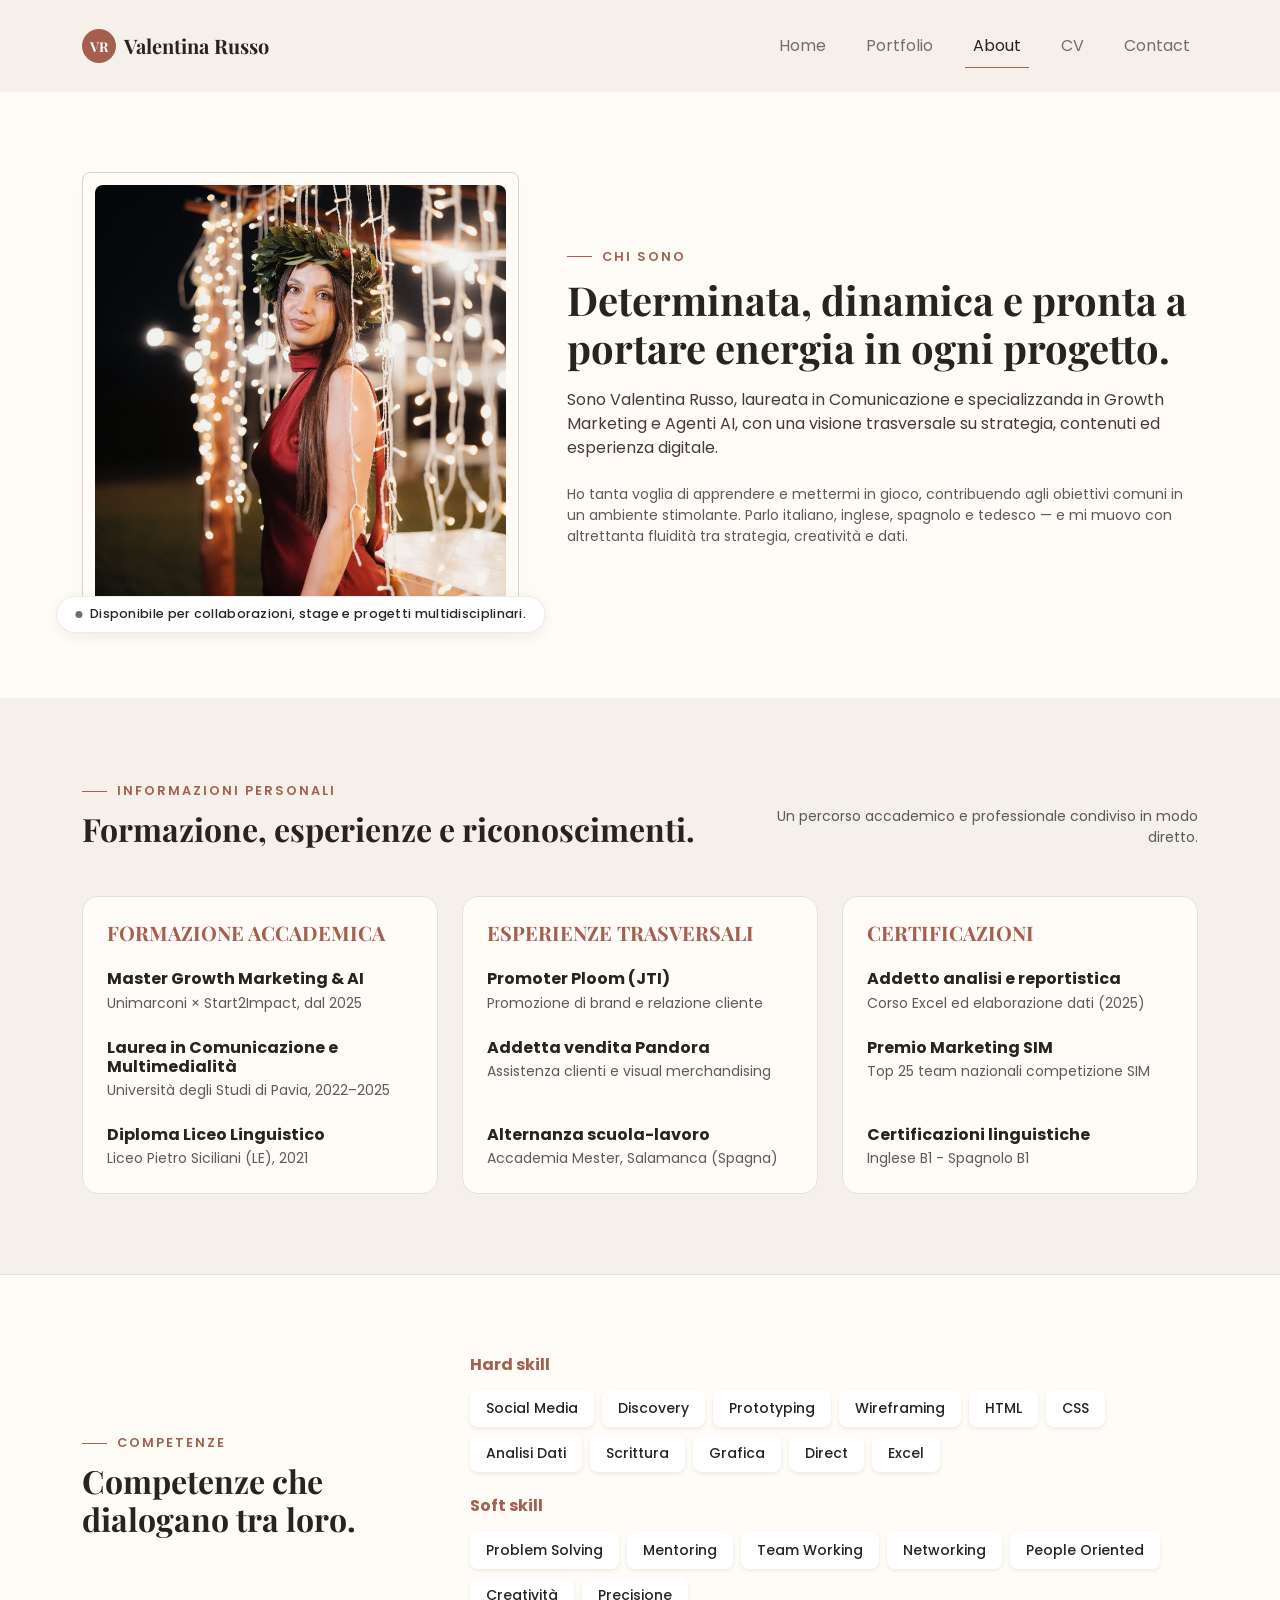
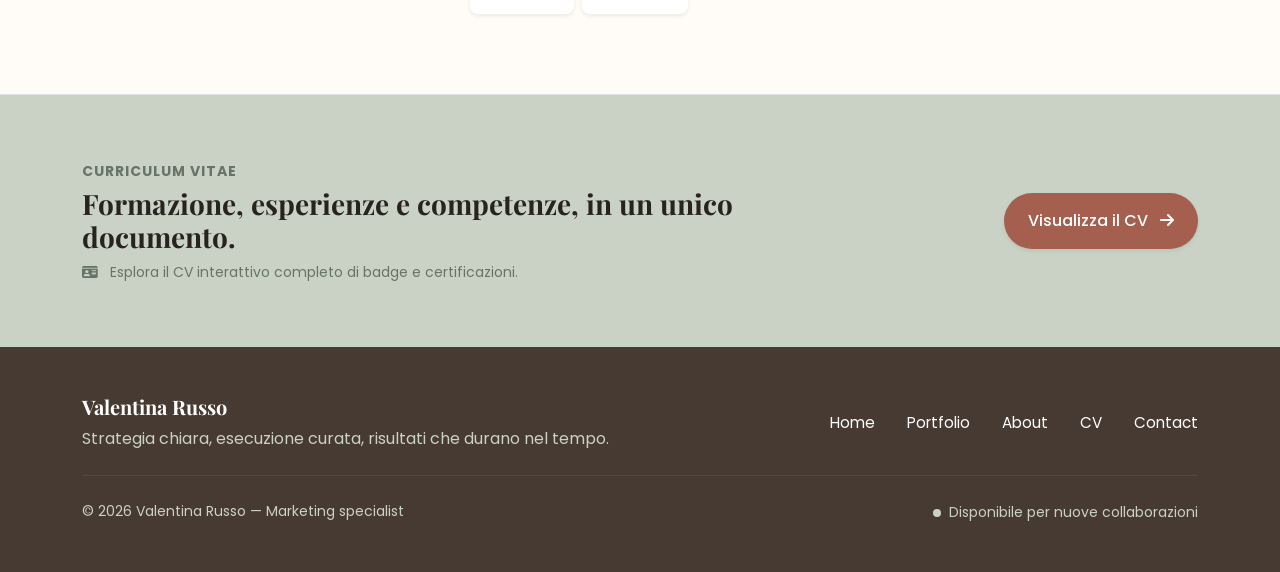
==== about/index.html @ c1bc548d "Caricamento completo del sito con cartelle" ====
<!DOCTYPE html>
<html lang="it">
<head>
    <meta charset="UTF-8">
    <meta name="viewport" content="width=device-width, initial-scale=1.0">
    <title>About — Valentina Russo</title>
    
    <!-- Favicon -->
    <link rel="icon" type="image/png" href="../assets/img/favicon.png">

    <!-- Meta tag Open Graph per anteprime Social -->
    <meta property="og:title" content="About — Valentina Russo">
    <meta property="og:description" content="Scopri il percorso accademico, le esperienze e le competenze di Valentina Russo nel campo del marketing, della comunicazione e del design.">
    <meta property="og:image" content="../assets/img/valentina-russo.jpg">
    <meta property="og:type" content="website">
    <meta property="og:locale" content="it_IT">

    <link href="https://cdn.jsdelivr.net/npm/bootstrap@5.3.3/dist/css/bootstrap.min.css" rel="stylesheet">
    <link href="https://fonts.googleapis.com/css2?family=Playfair+Display:wght@400;600;700&family=Poppins:wght@300;400;500;600&display=swap" rel="stylesheet">
    <link rel="stylesheet" href="https://cdnjs.cloudflare.com/ajax/libs/font-awesome/6.4.2/css/all.min.css">
    <link rel="stylesheet" href="../assets/css/style.css">
</head>
<body class="about-body">

    <nav class="navbar navbar-expand-lg sticky-top py-4 custom-navbar">
        <div class="container">
            <a class="navbar-brand fw-bold font-serif d-flex align-items-center gap-2 text-dark-custom" href="../index.html">
                <span class="brand-badge-circle">VR</span> Valentina Russo
            </a>
            <button class="navbar-toggler border-0" type="button" data-bs-toggle="collapse" data-bs-target="#navbarNav">
                <span class="navbar-toggler-icon"></span>
            </button>
            <div class="collapse navbar-collapse justify-content-end" id="navbarNav">
                <ul class="navbar-nav align-items-center gap-4">
                    <li class="nav-item"><a class="nav-link custom-link" href="../index.html">Home</a></li>
                    <li class="nav-item"><a class="nav-link custom-link" href="../portfolio/index.html">Portfolio</a></li>
                    <li class="nav-item"><a class="nav-link custom-link active" href="index.html">About</a></li>
                    <li class="nav-item"><a class="nav-link custom-link" href="../cv.html">CV</a></li>
                    <li class="nav-item"><a class="nav-link custom-link" href="../contacts.html">Contact</a></li>
                </ul>
            </div>
        </div>
    </nav>

    <header class="section-padding bg-cream">
        <div class="container">
            <div class="row align-items-center g-5">
                <div class="col-lg-5 text-center">
                    <div class="hero-portrait-wrapper w-100">
                        <img src="../assets/img/foto-laurea.jpg" alt="Valentina Russo" class="img-fluid rounded-3 portrait-about-img" style="max-height: 420px; object-fit: cover; width: 100%;">
                        <div class="status-badge-floating">
                            <span class="status-dot"></span>
                            <span>Disponibile per collaborazioni, stage e progetti multidisciplinari.</span>
                        </div>
                    </div>
                </div>
                <div class="col-lg-7">
                    <span class="eyebrow-text">CHI SONO</span>
                    <h1 class="font-serif fw-bold text-dark-custom mt-2 mb-3">Determinata, dinamica e pronta a portare energia in ogni progetto.</h1>
                    <p class="text-brown mb-4">Sono Valentina Russo, laureata in Comunicazione e specializzanda in Growth Marketing e Agenti AI, con una visione trasversale su strategia, contenuti ed esperienza digitale.</p>
                    <p class="text-muted small mb-0">Ho tanta voglia di apprendere e mettermi in gioco, contribuendo agli obiettivi comuni in un ambiente stimolante. Parlo italiano, inglese, spagnolo e tedesco — e mi muovo con altrettanta fluidità tra strategia, creatività e dati.</p>
                </div>
            </div>
        </div>
    </header>

    <section class="section-padding">
        <div class="container">
            <div class="row align-items-end mb-5">
                <div class="col-lg-7">
                    <span class="eyebrow-text">INFORMAZIONI PERSONALI</span>
                    <h2 class="font-serif fw-bold text-dark-custom mt-2 mb-0">Formazione, esperienze e riconoscimenti.</h2>
                </div>
                <div class="col-lg-5 text-lg-end mt-3 mt-lg-0">
                    <p class="text-muted small mb-0">Un percorso accademico e professionale condiviso in modo diretto.</p>
                </div>
            </div>

            <div class="row g-4 d-flex align-items-stretch">
                <div class="col-lg-4 d-flex">
                    <div class="info-card p-4 bg-cream rounded-4 border w-100 d-flex flex-column justify-content-between">
                        <div>
                            <h4 class="font-serif text-accent h5 mb-4 fw-bold">FORMAZIONE ACCADEMICA</h4>
                            <div class="mb-4">
                                <h6 class="fw-bold text-dark-custom mb-1">Master Growth Marketing & AI</h6>
                                <p class="text-muted small mb-0">Unimarconi × Start2Impact, dal 2025</p>
                            </div>
                            <div class="mb-4">
                                <h6 class="fw-bold text-dark-custom mb-1">Laurea in Comunicazione e Multimedialità</h6>
                                <p class="text-muted small mb-0">Università degli Studi di Pavia, 2022–2025</p>
                            </div>
                        </div>
                        <div>
                            <h6 class="fw-bold text-dark-custom mb-1">Diploma Liceo Linguistico</h6>
                            <p class="text-muted small mb-0">Liceo Pietro Siciliani (LE), 2021</p>
                        </div>
                    </div>
                </div>

                <div class="col-lg-4 d-flex">
                    <div class="info-card p-4 bg-cream rounded-4 border w-100 d-flex flex-column justify-content-between">
                        <div>
                            <h4 class="font-serif text-accent h5 mb-4 fw-bold">ESPERIENZE TRASVERSALI</h4>
                            <div class="mb-4">
                                <h6 class="fw-bold text-dark-custom mb-1">Promoter Ploom (JTI)</h6>
                                <p class="text-muted small mb-0">Promozione di brand e relazione cliente</p>
                            </div>
                            <div class="mb-4">
                                <h6 class="fw-bold text-dark-custom mb-1">Addetta vendita Pandora</h6>
                                <p class="text-muted small mb-0">Assistenza clienti e visual merchandising</p>
                            </div>
                        </div>
                        <div>
                            <h6 class="fw-bold text-dark-custom mb-1">Alternanza scuola-lavoro</h6>
                            <p class="text-muted small mb-0">Accademia Mester, Salamanca (Spagna)</p>
                        </div>
                    </div>
                </div>

                <div class="col-lg-4 d-flex">
                    <div class="info-card p-4 bg-cream rounded-4 border w-100 d-flex flex-column justify-content-between">
                        <div>
                            <h4 class="font-serif text-accent h5 mb-4 fw-bold">CERTIFICAZIONI</h4>
                            <div class="mb-4">
                                <h6 class="fw-bold text-dark-custom mb-1">Addetto analisi e reportistica</h6>
                                <p class="text-muted small mb-0">Corso Excel ed elaborazione dati (2025)</p>
                            </div>
                            <div class="mb-4">
                                <h6 class="fw-bold text-dark-custom mb-1">Premio Marketing SIM</h6>
                                <p class="text-muted small mb-0">Top 25 team nazionali competizione SIM</p>
                            </div>
                        </div>
                        <div>
                            <h6 class="fw-bold text-dark-custom mb-1">Certificazioni linguistiche</h6>
                            <p class="text-muted small mb-0">Inglese B1 - Spagnolo B1</p>
                        </div>
                    </div>
                </div>
            </div>
        </div>
    </section>

    <section class="section-padding bg-cream border-top border-bottom">
        <div class="container">
            <div class="row g-5 align-items-center">
                <div class="col-lg-4">
                    <span class="eyebrow-text">COMPETENZE</span>
                    <h2 class="font-serif fw-bold text-dark-custom mt-2 mb-0">Competenze che dialogano tra loro.</h2>
                </div>
                <div class="col-lg-8">
                    <div class="mb-4">
                        <h5 class="text-accent h6 fw-bold mb-3">Hard skill</h5>
                        <div class="d-flex flex-wrap gap-2">
                            <span class="px-3 py-2 bg-white rounded-3 shadow-sm small fw-medium">Social Media</span>
                            <span class="px-3 py-2 bg-white rounded-3 shadow-sm small fw-medium">Discovery</span>
                            <span class="px-3 py-2 bg-white rounded-3 shadow-sm small fw-medium">Prototyping</span>
                            <span class="px-3 py-2 bg-white rounded-3 shadow-sm small fw-medium">Wireframing</span>
                            <span class="px-3 py-2 bg-white rounded-3 shadow-sm small fw-medium">HTML</span>
                            <span class="px-3 py-2 bg-white rounded-3 shadow-sm small fw-medium">CSS</span>
                            <span class="px-3 py-2 bg-white rounded-3 shadow-sm small fw-medium">Analisi Dati</span>
                            <span class="px-3 py-2 bg-white rounded-3 shadow-sm small fw-medium">Scrittura</span>
                            <span class="px-3 py-2 bg-white rounded-3 shadow-sm small fw-medium">Grafica</span>
                            <span class="px-3 py-2 bg-white rounded-3 shadow-sm small fw-medium">Direct</span>
                            <span class="px-3 py-2 bg-white rounded-3 shadow-sm small fw-medium">Excel</span>
                        </div>
                    </div>
                    <div>
                        <h5 class="text-accent h6 fw-bold mb-3">Soft skill</h5>
                        <div class="d-flex flex-wrap gap-2">
                            <span class="px-3 py-2 bg-white rounded-3 shadow-sm small fw-medium">Problem Solving</span>
                            <span class="px-3 py-2 bg-white rounded-3 shadow-sm small fw-medium">Mentoring</span>
                            <span class="px-3 py-2 bg-white rounded-3 shadow-sm small fw-medium">Team Working</span>
                            <span class="px-3 py-2 bg-white rounded-3 shadow-sm small fw-medium">Networking</span>
                            <span class="px-3 py-2 bg-white rounded-3 shadow-sm small fw-medium">People Oriented</span>
                            <span class="px-3 py-2 bg-white rounded-3 shadow-sm small fw-medium">Creatività</span>
                            <span class="px-3 py-2 bg-white rounded-3 shadow-sm small fw-medium">Precisione</span>
                        </div>
                    </div>
                </div>
            </div>
        </div>
    </section>

    <section class="py-5" style="background-color: #cad1c5; color: #28231f;">
        <div class="container py-3">
            <div class="row align-items-center justify-content-between g-4">
                <div class="col-lg-8">
                    <span class="text-uppercase small fw-bold" style="color: #667567; letter-spacing: 1px;">Curriculum vitae</span>
                    <h3 class="font-serif fw-bold mt-1 mb-2">Formazione, esperienze e competenze, in un unico documento.</h3>
                    <p class="small mb-0" style="color: #667567;"><i class="fas fa-id-card me-2"></i> Esplora il CV interattivo completo di badge e certificazioni.</p>
                </div>
                <div class="col-lg-auto">
                    <a href="../cv.html" class="btn btn-terracotta px-4 py-3 rounded-pill shadow-sm">
                        Visualizza il CV <i class="fas fa-arrow-right ms-2"></i>
                    </a>
                </div>
            </div>
        </div>
    </section>

    <footer class="site-footer bg-dark-brown text-white py-5">
        <div class="container">
            <div class="row gy-4 align-items-center">
                <div class="col-lg-6">
                    <h5 class="font-serif fw-bold mb-2">Valentina Russo</h5>
                    <p class="text-light-muted mb-0">Strategia chiara, esecuzione curata, risultati che durano nel tempo.</p>
                </div>
                <div class="col-lg-6 text-lg-end">
                    <ul class="list-inline mb-0 footer-nav">
                        <li class="list-inline-item"><a href="../index.html">Home</a></li>
                        <li class="list-inline-item"><a href="../portfolio/index.html">Portfolio</a></li>
                        <li class="list-inline-item"><a href="index.html">About</a></li>
                        <li class="list-inline-item"><a href="../cv.html">CV</a></li>
                        <li class="list-inline-item"><a href="../contacts.html">Contact</a></li>
                    </ul>
                </div>
            </div>
            <hr class="my-4 border-secondary">
            <div class="row align-items-center">
                <div class="col-md-6 text-center text-md-start">
                    <p class="small mb-0 text-light-muted">© 2026 Valentina Russo — Marketing specialist</p>
                </div>
                <div class="col-md-6 text-center text-md-end mt-2 mt-md-0">
                    <span class="small text-light-muted"><span class="status-dot-green me-1"></span> Disponibile per nuove collaborazioni</span>
                </div>
            </div>
        </div>
    </footer>

    <script src="https://cdn.jsdelivr.net/npm/bootstrap@5.3.3/dist/js/bootstrap.bundle.min.js"></script>
</body>
</html>
---- assets/css/style.css ----
:root {
  --bg-main: #f5f1ea;
  --bg-cream: #fffcf7;
  --text-dark: #28231f;
  --text-brown: #473a32;
  --accent-color: #a45f4f;
  --text-muted: #756d67;
  --dark-brown: #473a32;
  --terracotta-soft: #e8d4cc;
  --border-color: #d8d0c6;
}

body {
  background-color: var(--bg-main);
  font-family: "Poppins", sans-serif;
  color: var(--text-dark);
}

.font-serif {
  font-family: "Playfair Display", serif;
}

.text-dark-custom {
  color: var(--text-dark);
}

.text-brown {
  color: var(--text-brown);
}

.text-accent {
  color: var(--accent-color);
}

.bg-cream {
  background-color: var(--bg-cream) !important;
}

.bg-dark-brown {
  background-color: var(--dark-brown) !important;
}

.bg-terracotta-soft {
  background-color: var(--terracotta-soft) !important;
}

.text-light-muted {
  color: #cad1c5;
}

.section-padding {
  padding: 80px 0;
}

.eyebrow-text {
  font-size: 0.8rem;
  font-weight: 600;
  letter-spacing: 2px;
  color: var(--accent-color);
  text-transform: uppercase;
  display: inline-block;
  position: relative;
  padding-left: 35px;
}

.eyebrow-text::before {
  content: "";
  position: absolute;
  left: 0;
  top: 50%;
  width: 25px;
  height: 1px;
  background-color: var(--accent-color);
}

.custom-navbar {
  background-color: rgba(245, 241, 234, 0.95);
  backdrop-filter: blur(10px);
}

.brand-badge-circle {
  background-color: var(--accent-color);
  color: white;
  width: 34px;
  height: 34px;
  display: inline-flex;
  align-items: center;
  justify-content: center;
  border-radius: 50%;
  font-size: 0.85rem;
}

.custom-link {
  color: var(--text-muted) !important;
  font-weight: 400;
  position: relative;
}

.custom-link.active,
.custom-link:hover {
  color: var(--text-dark) !important;
}

.custom-link::after {
  content: "";
  position: absolute;
  bottom: -2px;
  left: 0;
  width: 0;
  height: 1px;
  background-color: var(--accent-color);
  transition: width 0.3s ease;
}

.custom-link:hover::after,
.custom-link.active::after {
  width: 100%;
}

.hero-portrait-wrapper {
  position: relative;
  display: inline-block;
  padding: 12px;
  background-color: var(--bg-cream);
  border: 1px solid var(--border-color);
  border-radius: 8px;
  box-shadow: 0 10px 30px rgba(0, 0, 0, 0.03);
}

.portrait-crop-box {
  width: 100%;
  max-width: 380px;
  height: 480px;
  overflow: hidden;
  border-radius: 4px;
}

.portrait-img {
  width: 100%;
  height: 100%;
  -o-object-fit: cover;
     object-fit: cover;
  -o-object-position: center 20%;
     object-position: center 20%;
  display: block;
}

.status-badge-floating {
  position: absolute;
  bottom: -16px;
  left: 50%;
  transform: translateX(-50%);
  background-color: #ffffff;
  color: var(--text-dark);
  font-size: 0.78rem;
  font-weight: 500;
  letter-spacing: 0.3px;
  padding: 8px 18px;
  border-radius: 50px;
  border: 1px solid rgba(0, 0, 0, 0.08);
  box-shadow: 0 4px 15px rgba(0, 0, 0, 0.06);
  display: flex;
  align-items: center;
  gap: 8px;
  white-space: nowrap;
  z-index: 2;
}

.status-dot {
  width: 7px;
  height: 7px;
  background-color: #667567;
  border-radius: 50%;
  display: inline-block;
  flex-shrink: 0;
}

.status-dot-green {
  width: 8px;
  height: 8px;
  background-color: #cad1c5;
  border-radius: 50%;
  display: inline-block;
}

.btn-terracotta {
  background-color: var(--accent-color);
  color: white;
  border: none;
  font-weight: 500;
}

.btn-terracotta:hover {
  background-color: #8d4f41;
  color: white;
}

.btn-brown {
  background-color: var(--text-brown);
  color: white;
  border: none;
}

.btn-brown:hover {
  background-color: var(--text-dark);
  color: white;
}

.btn-outline-brown {
  background-color: transparent;
  border: 1px solid var(--text-brown);
  color: var(--text-brown);
  font-weight: 500;
}

.btn-outline-brown:hover {
  background-color: var(--text-brown);
  color: white;
}

.project-card {
  background: white;
  padding: 20px;
  border-radius: 12px;
  border: 1px solid rgba(0, 0, 0, 0.04);
  box-shadow: 0 4px 15px rgba(0, 0, 0, 0.02);
  transition: transform 0.3s ease, box-shadow 0.3s ease;
}

.project-card:hover {
  transform: translateY(-5px);
  box-shadow: 0 8px 25px rgba(0, 0, 0, 0.06);
}

.project-card a {
  color: inherit;
  text-decoration: none;
}

.project-card:hover h3 {
  color: var(--accent-color);
  transition: color 0.2s ease;
}

.project-img-box {
  overflow: hidden;
  border-radius: 8px;
  background-color: var(--bg-main);
}

.project-img-box img {
  width: 100%;
  height: 220px;
  -o-object-fit: cover;
     object-fit: cover;
  transition: transform 0.4s ease;
}

.project-card:hover .project-img-box img {
  transform: scale(1.03);
}

.project-tag {
  font-size: 0.75rem;
  color: var(--accent-color);
  font-weight: 600;
  text-transform: uppercase;
}

.about-img-fit {
  max-height: 380px;
  -o-object-fit: cover;
     object-fit: cover;
}

.site-footer .footer-nav {
  list-style: none;
  padding-left: 0;
}

.site-footer .footer-nav .list-inline-item {
  display: inline-block;
}

.site-footer .footer-nav a {
  color: white;
  text-decoration: none;
  margin-left: 20px;
  font-size: 0.95rem;
}

.site-footer .footer-nav a:hover {
  color: var(--terracotta-soft);
}

.info-card {
  min-height: 100%;
}

.info-card-block {
  display: flex;
  flex-direction: column;
  justify-content: flex-start;
}/*# sourceMappingURL=style.css.map */
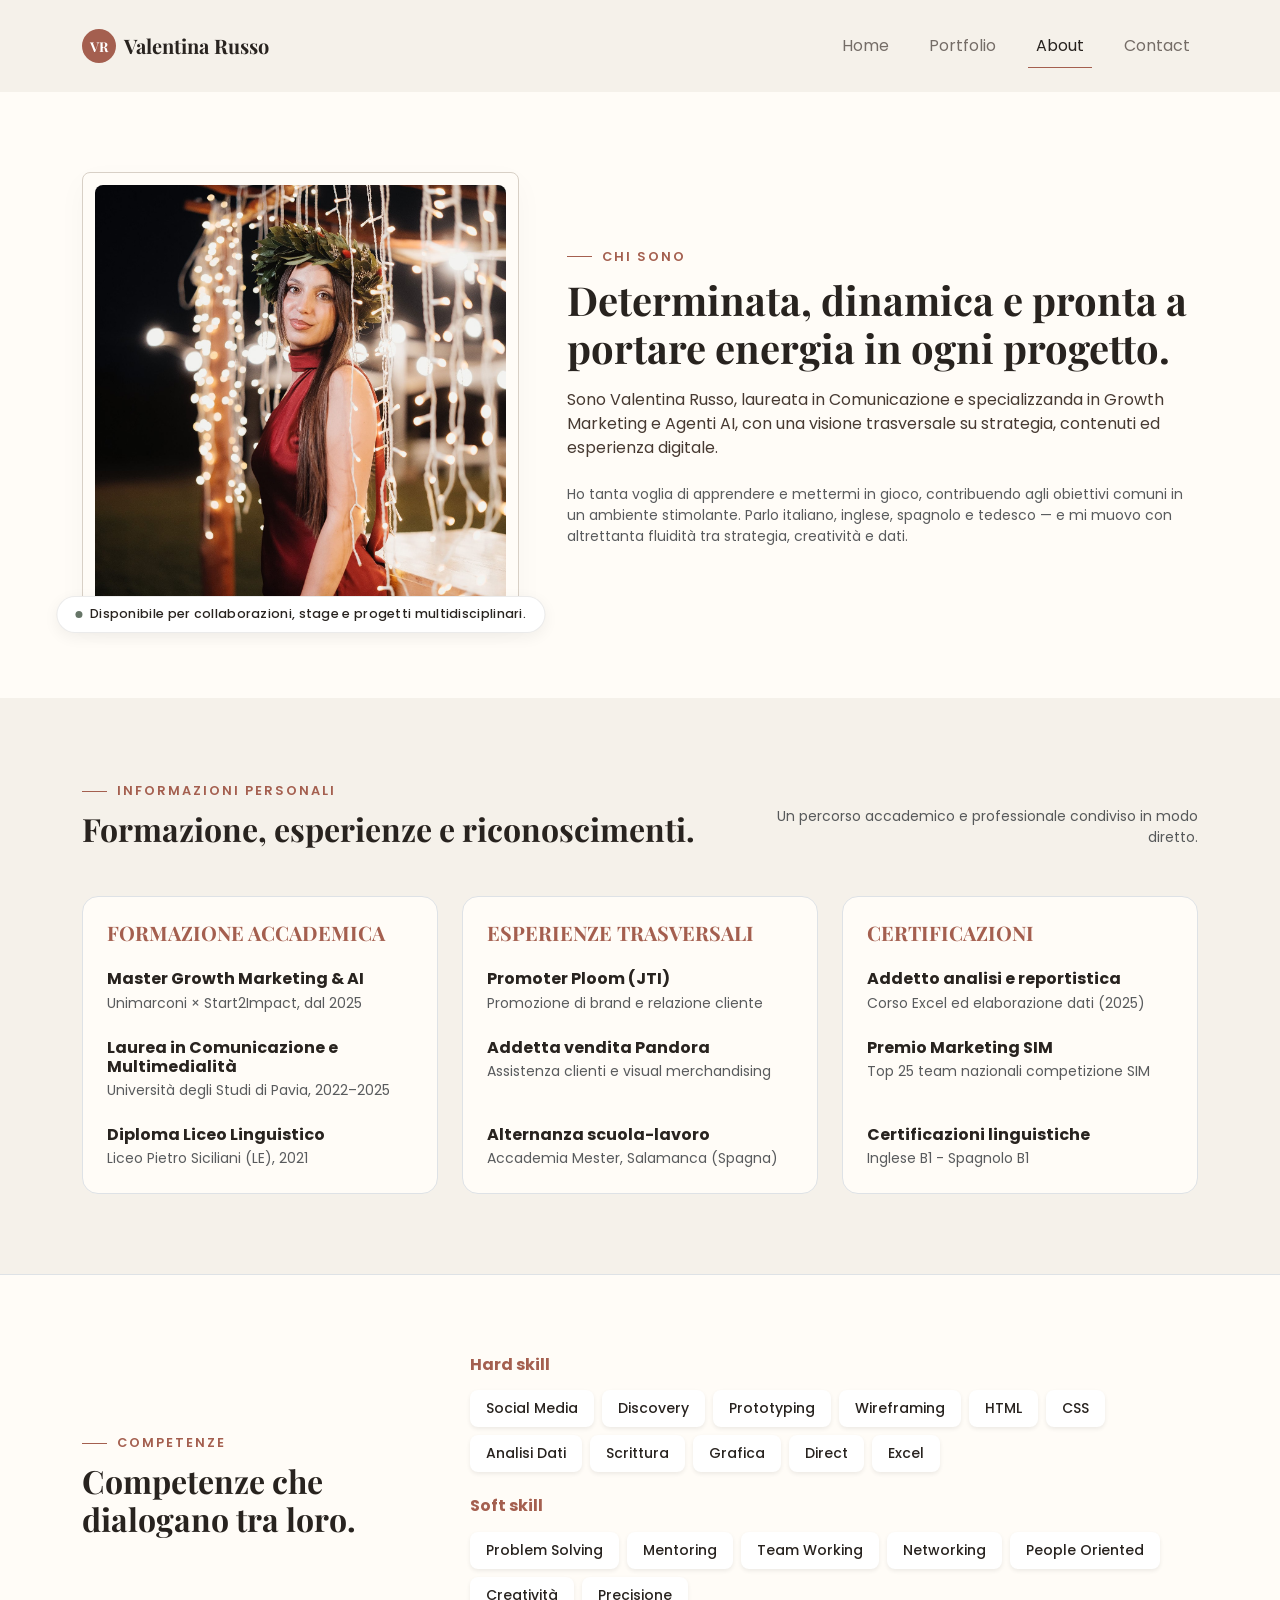
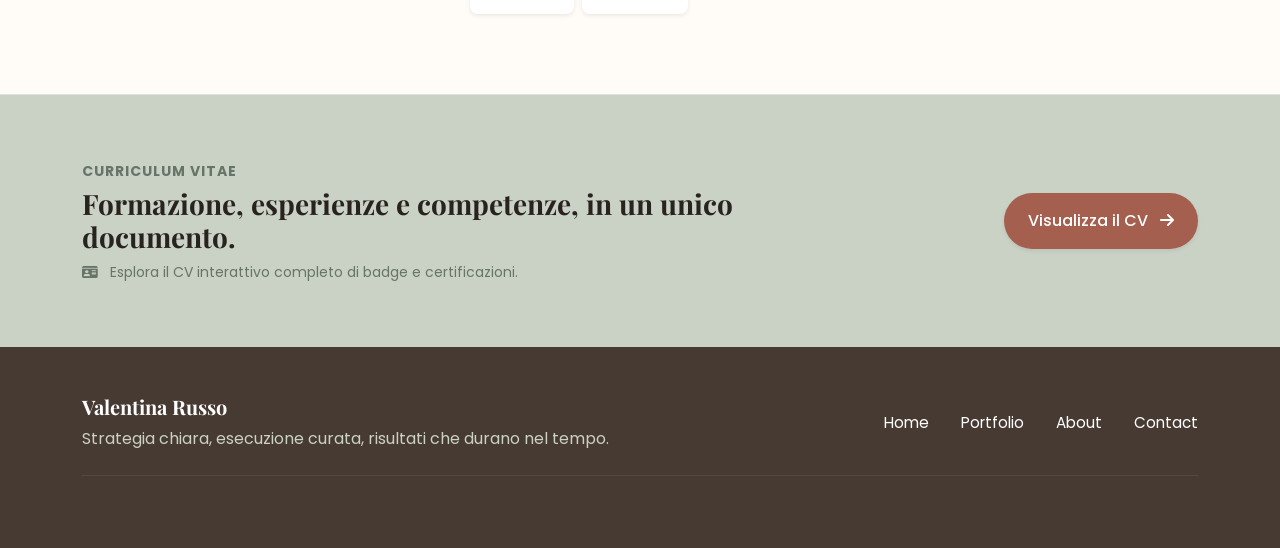
==== commit c0576a69: "Aggiornato CV e rimosso link dalla navbar" ====
--- a/about/index.html
+++ b/about/index.html
@@ -35,7 +35,6 @@
                     <li class="nav-item"><a class="nav-link custom-link" href="../index.html">Home</a></li>
                     <li class="nav-item"><a class="nav-link custom-link" href="../portfolio/index.html">Portfolio</a></li>
                     <li class="nav-item"><a class="nav-link custom-link active" href="index.html">About</a></li>
-                    <li class="nav-item"><a class="nav-link custom-link" href="../cv.html">CV</a></li>
                     <li class="nav-item"><a class="nav-link custom-link" href="../contacts.html">Contact</a></li>
                 </ul>
             </div>
@@ -210,23 +209,8 @@
                         <li class="list-inline-item"><a href="../index.html">Home</a></li>
                         <li class="list-inline-item"><a href="../portfolio/index.html">Portfolio</a></li>
                         <li class="list-inline-item"><a href="index.html">About</a></li>
-                        <li class="list-inline-item"><a href="../cv.html">CV</a></li>
                         <li class="list-inline-item"><a href="../contacts.html">Contact</a></li>
                     </ul>
                 </div>
             </div>
-            <hr class="my-4 border-secondary">
-            <div class="row align-items-center">
-                <div class="col-md-6 text-center text-md-start">
-                    <p class="small mb-0 text-light-muted">© 2026 Valentina Russo — Marketing specialist</p>
-                </div>
-                <div class="col-md-6 text-center text-md-end mt-2 mt-md-0">
-                    <span class="small text-light-muted"><span class="status-dot-green me-1"></span> Disponibile per nuove collaborazioni</span>
-                </div>
-            </div>
-        </div>
-    </footer>
-
-    <script src="https://cdn.jsdelivr.net/npm/bootstrap@5.3.3/dist/js/bootstrap.bundle.min.js"></script>
-</body>
-</html>+            <hr class="my-4 border-secondary">
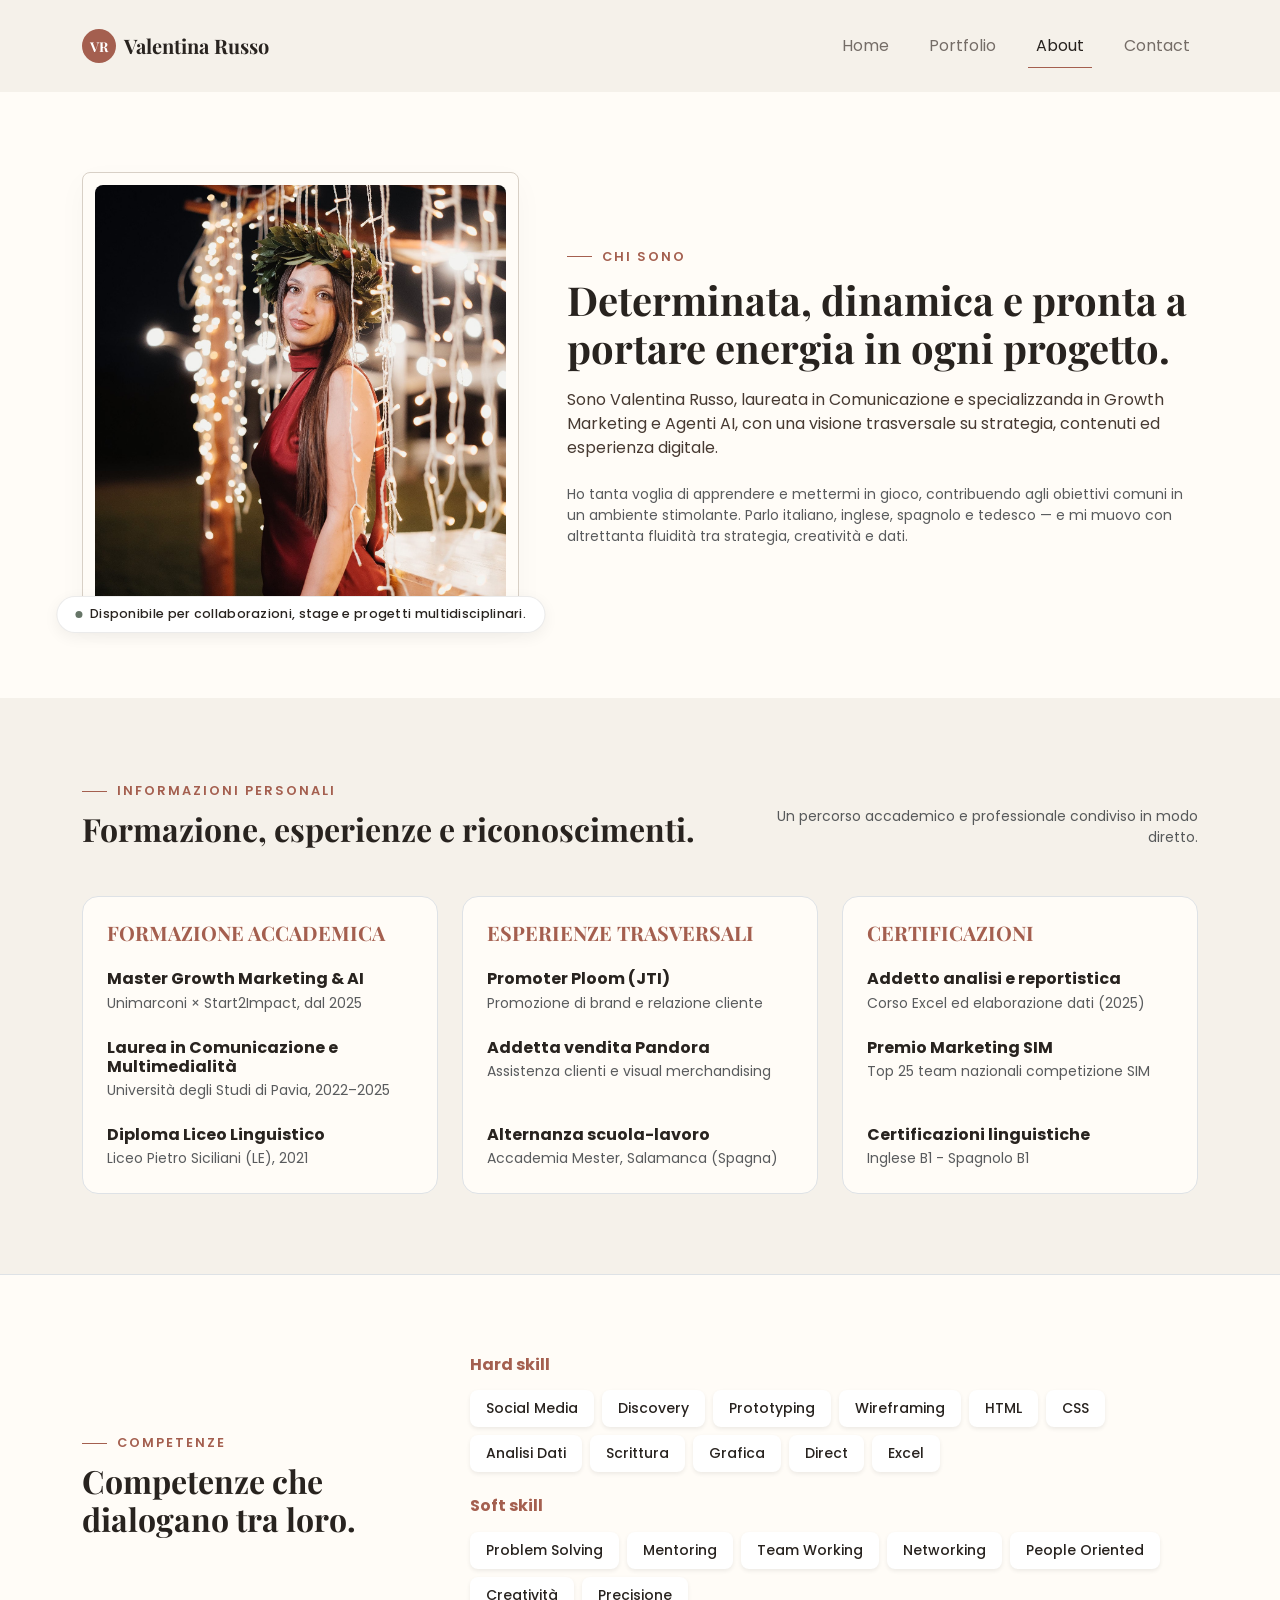
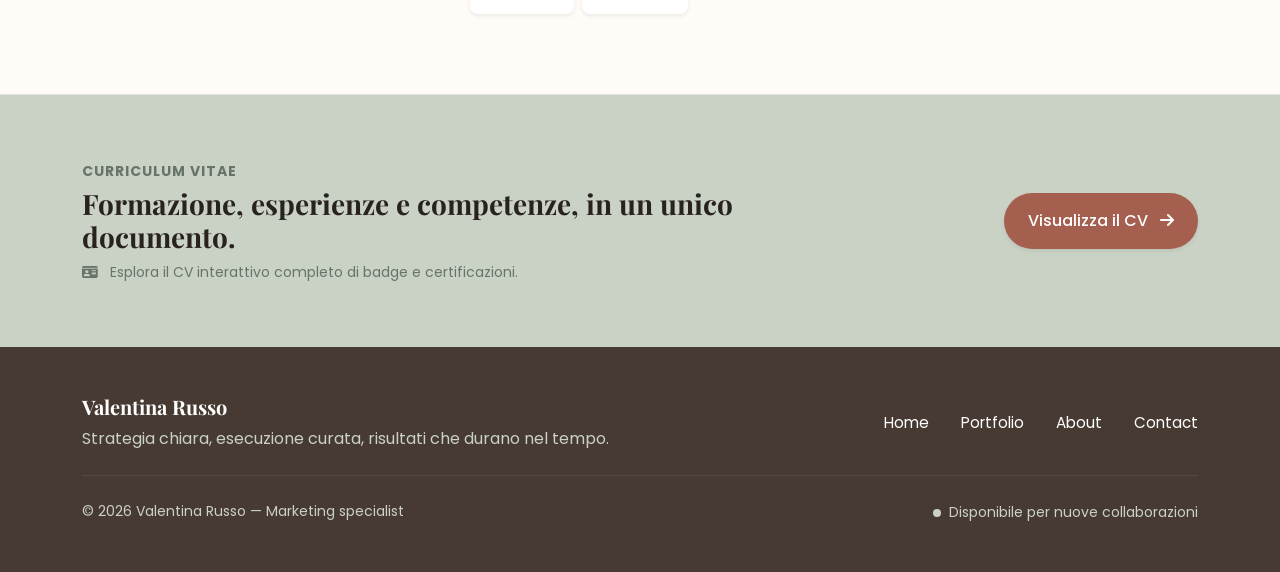
==== commit fa192f6f: "Refactoring completo Sass e pulizia stili inline" ====
--- a/about/index.html
+++ b/about/index.html
@@ -5,10 +5,8 @@
     <meta name="viewport" content="width=device-width, initial-scale=1.0">
     <title>About — Valentina Russo</title>
     
-    <!-- Favicon -->
     <link rel="icon" type="image/png" href="../assets/img/favicon.png">
 
-    <!-- Meta tag Open Graph per anteprime Social -->
     <meta property="og:title" content="About — Valentina Russo">
     <meta property="og:description" content="Scopri il percorso accademico, le esperienze e le competenze di Valentina Russo nel campo del marketing, della comunicazione e del design.">
     <meta property="og:image" content="../assets/img/valentina-russo.jpg">
@@ -46,7 +44,7 @@
             <div class="row align-items-center g-5">
                 <div class="col-lg-5 text-center">
                     <div class="hero-portrait-wrapper w-100">
-                        <img src="../assets/img/foto-laurea.jpg" alt="Valentina Russo" class="img-fluid rounded-3 portrait-about-img" style="max-height: 420px; object-fit: cover; width: 100%;">
+                        <img src="../assets/img/foto-laurea.jpg" alt="Valentina Russo" class="img-fluid rounded-3 portrait-about-img">
                         <div class="status-badge-floating">
                             <span class="status-dot"></span>
                             <span>Disponibile per collaborazioni, stage e progetti multidisciplinari.</span>
@@ -180,13 +178,13 @@
         </div>
     </section>
 
-    <section class="py-5" style="background-color: #cad1c5; color: #28231f;">
+    <section class="py-5 cv-cta-banner">
         <div class="container py-3">
             <div class="row align-items-center justify-content-between g-4">
                 <div class="col-lg-8">
-                    <span class="text-uppercase small fw-bold" style="color: #667567; letter-spacing: 1px;">Curriculum vitae</span>
+                    <span class="text-uppercase small fw-bold cv-cta-eyebrow">Curriculum vitae</span>
                     <h3 class="font-serif fw-bold mt-1 mb-2">Formazione, esperienze e competenze, in un unico documento.</h3>
-                    <p class="small mb-0" style="color: #667567;"><i class="fas fa-id-card me-2"></i> Esplora il CV interattivo completo di badge e certificazioni.</p>
+                    <p class="small mb-0 cv-cta-subtitle"><i class="fas fa-id-card me-2"></i> Esplora il CV interattivo completo di badge e certificazioni.</p>
                 </div>
                 <div class="col-lg-auto">
                     <a href="../cv.html" class="btn btn-terracotta px-4 py-3 rounded-pill shadow-sm">
@@ -213,4 +211,18 @@
                     </ul>
                 </div>
             </div>
-            <hr class="my-4 border-secondary">+            <hr class="my-4 border-secondary">
+            <div class="row align-items-center">
+                <div class="col-md-6 text-center text-md-start">
+                    <p class="small mb-0 text-light-muted">© 2026 Valentina Russo — Marketing specialist</p>
+                </div>
+                <div class="col-md-6 text-center text-md-end mt-2 mt-md-0">
+                    <span class="small text-light-muted"><span class="status-dot-green me-1"></span> Disponibile per nuove collaborazioni</span>
+                </div>
+            </div>
+        </div>
+    </footer>
+
+    <script src="https://cdn.jsdelivr.net/npm/bootstrap@5.3.3/dist/js/bootstrap.bundle.min.js"></script>
+</body>
+</html>
--- a/assets/css/style.css
+++ b/assets/css/style.css
@@ -1,19 +1,7 @@
-:root {
-  --bg-main: #f5f1ea;
-  --bg-cream: #fffcf7;
-  --text-dark: #28231f;
-  --text-brown: #473a32;
-  --accent-color: #a45f4f;
-  --text-muted: #756d67;
-  --dark-brown: #473a32;
-  --terracotta-soft: #e8d4cc;
-  --border-color: #d8d0c6;
-}
-
 body {
-  background-color: var(--bg-main);
+  background-color: #f5f1ea;
   font-family: "Poppins", sans-serif;
-  color: var(--text-dark);
+  color: #28231f;
 }
 
 .font-serif {
@@ -21,27 +9,27 @@
 }
 
 .text-dark-custom {
-  color: var(--text-dark);
+  color: #28231f;
 }
 
 .text-brown {
-  color: var(--text-brown);
+  color: #473a32;
 }
 
 .text-accent {
-  color: var(--accent-color);
+  color: #a45f4f;
 }
 
 .bg-cream {
-  background-color: var(--bg-cream) !important;
+  background-color: #fffcf7 !important;
 }
 
 .bg-dark-brown {
-  background-color: var(--dark-brown) !important;
+  background-color: #473a32 !important;
 }
 
 .bg-terracotta-soft {
-  background-color: var(--terracotta-soft) !important;
+  background-color: #e8d4cc !important;
 }
 
 .text-light-muted {
@@ -56,13 +44,12 @@
   font-size: 0.8rem;
   font-weight: 600;
   letter-spacing: 2px;
-  color: var(--accent-color);
+  color: #a45f4f;
   text-transform: uppercase;
   display: inline-block;
   position: relative;
   padding-left: 35px;
 }
-
 .eyebrow-text::before {
   content: "";
   position: absolute;
@@ -70,16 +57,15 @@
   top: 50%;
   width: 25px;
   height: 1px;
-  background-color: var(--accent-color);
+  background-color: #a45f4f;
 }
 
 .custom-navbar {
   background-color: rgba(245, 241, 234, 0.95);
   backdrop-filter: blur(10px);
 }
-
-.brand-badge-circle {
-  background-color: var(--accent-color);
+.custom-navbar .brand-badge-circle {
+  background-color: #a45f4f;
   color: white;
   width: 34px;
   height: 34px;
@@ -89,31 +75,25 @@
   border-radius: 50%;
   font-size: 0.85rem;
 }
-
-.custom-link {
-  color: var(--text-muted) !important;
+.custom-navbar .custom-link {
+  color: #756d67 !important;
   font-weight: 400;
   position: relative;
 }
-
-.custom-link.active,
-.custom-link:hover {
-  color: var(--text-dark) !important;
-}
-
-.custom-link::after {
+.custom-navbar .custom-link.active, .custom-navbar .custom-link:hover {
+  color: #28231f !important;
+}
+.custom-navbar .custom-link::after {
   content: "";
   position: absolute;
   bottom: -2px;
   left: 0;
   width: 0;
   height: 1px;
-  background-color: var(--accent-color);
+  background-color: #a45f4f;
   transition: width 0.3s ease;
 }
-
-.custom-link:hover::after,
-.custom-link.active::after {
+.custom-navbar .custom-link:hover::after, .custom-navbar .custom-link.active::after {
   width: 100%;
 }
 
@@ -121,21 +101,19 @@
   position: relative;
   display: inline-block;
   padding: 12px;
-  background-color: var(--bg-cream);
-  border: 1px solid var(--border-color);
+  background-color: #fffcf7;
+  border: 1px solid #d8d0c6;
   border-radius: 8px;
   box-shadow: 0 10px 30px rgba(0, 0, 0, 0.03);
 }
-
-.portrait-crop-box {
+.hero-portrait-wrapper .portrait-crop-box {
   width: 100%;
   max-width: 380px;
   height: 480px;
   overflow: hidden;
   border-radius: 4px;
 }
-
-.portrait-img {
+.hero-portrait-wrapper .portrait-crop-box .portrait-img {
   width: 100%;
   height: 100%;
   -o-object-fit: cover;
@@ -144,14 +122,13 @@
      object-position: center 20%;
   display: block;
 }
-
-.status-badge-floating {
+.hero-portrait-wrapper .status-badge-floating {
   position: absolute;
   bottom: -16px;
   left: 50%;
   transform: translateX(-50%);
   background-color: #ffffff;
-  color: var(--text-dark);
+  color: #28231f;
   font-size: 0.78rem;
   font-weight: 500;
   letter-spacing: 0.3px;
@@ -165,8 +142,7 @@
   white-space: nowrap;
   z-index: 2;
 }
-
-.status-dot {
+.hero-portrait-wrapper .status-badge-floating .status-dot {
   width: 7px;
   height: 7px;
   background-color: #667567;
@@ -181,41 +157,63 @@
   background-color: #cad1c5;
   border-radius: 50%;
   display: inline-block;
+  flex-shrink: 0;
 }
 
 .btn-terracotta {
-  background-color: var(--accent-color);
+  background-color: #a45f4f;
   color: white;
   border: none;
   font-weight: 500;
-}
-
+  transition: all 0.2s ease-in-out;
+}
 .btn-terracotta:hover {
   background-color: #8d4f41;
   color: white;
 }
 
 .btn-brown {
-  background-color: var(--text-brown);
+  background-color: #473a32;
   color: white;
   border: none;
-}
-
+  font-weight: 500;
+  transition: all 0.2s ease-in-out;
+}
 .btn-brown:hover {
-  background-color: var(--text-dark);
+  background-color: #28231f;
   color: white;
 }
 
 .btn-outline-brown {
   background-color: transparent;
-  border: 1px solid var(--text-brown);
-  color: var(--text-brown);
+  border: 1px solid #473a32;
+  color: #473a32;
   font-weight: 500;
-}
-
+  transition: all 0.2s ease-in-out;
+}
 .btn-outline-brown:hover {
-  background-color: var(--text-brown);
-  color: white;
+  background-color: #473a32;
+  color: white;
+}
+
+.service-btn {
+  border: 1px solid #7a5c4d !important;
+  color: #28231f !important;
+  background-color: #ffffff !important;
+  transition: all 0.2s ease-in-out;
+  cursor: pointer;
+}
+.service-btn:hover {
+  background-color: #e8d4cc !important;
+  color: #28231f !important;
+  transform: translateY(-1px);
+}
+.service-btn.is-selected {
+  background-color: #473a32 !important;
+  color: #ffffff !important;
+  border-color: #473a32 !important;
+  box-shadow: inset 0 2px 4px rgba(0, 0, 0, 0.2);
+  transform: translateY(1px);
 }
 
 .project-card {
@@ -226,43 +224,36 @@
   box-shadow: 0 4px 15px rgba(0, 0, 0, 0.02);
   transition: transform 0.3s ease, box-shadow 0.3s ease;
 }
-
 .project-card:hover {
   transform: translateY(-5px);
   box-shadow: 0 8px 25px rgba(0, 0, 0, 0.06);
 }
-
+.project-card:hover h3 {
+  color: #a45f4f;
+  transition: color 0.2s ease;
+}
+.project-card:hover .project-img-box img {
+  transform: scale(1.03);
+}
 .project-card a {
   color: inherit;
   text-decoration: none;
 }
-
-.project-card:hover h3 {
-  color: var(--accent-color);
-  transition: color 0.2s ease;
-}
-
-.project-img-box {
+.project-card .project-img-box {
   overflow: hidden;
   border-radius: 8px;
-  background-color: var(--bg-main);
-}
-
-.project-img-box img {
+  background-color: #f5f1ea;
+}
+.project-card .project-img-box img {
   width: 100%;
   height: 220px;
   -o-object-fit: cover;
      object-fit: cover;
   transition: transform 0.4s ease;
 }
-
-.project-card:hover .project-img-box img {
-  transform: scale(1.03);
-}
-
-.project-tag {
+.project-card .project-tag {
   font-size: 0.75rem;
-  color: var(--accent-color);
+  color: #a45f4f;
   font-weight: 600;
   text-transform: uppercase;
 }
@@ -273,24 +264,46 @@
      object-fit: cover;
 }
 
+.portrait-about-img {
+  max-height: 420px;
+  -o-object-fit: cover;
+     object-fit: cover;
+  width: 100%;
+}
+
+.cv-cta-banner {
+  background-color: #cad1c5;
+  color: #28231f;
+}
+.cv-cta-banner .cv-cta-eyebrow {
+  color: #667567;
+  letter-spacing: 1px;
+}
+.cv-cta-banner .cv-cta-subtitle {
+  color: #667567;
+}
+
 .site-footer .footer-nav {
   list-style: none;
   padding-left: 0;
 }
-
 .site-footer .footer-nav .list-inline-item {
   display: inline-block;
 }
-
 .site-footer .footer-nav a {
   color: white;
   text-decoration: none;
   margin-left: 20px;
   font-size: 0.95rem;
 }
-
 .site-footer .footer-nav a:hover {
-  color: var(--terracotta-soft);
+  color: #e8d4cc;
+}
+.site-footer .footer-brand-title {
+  font-size: 1rem;
+}
+.site-footer .footer-meta-text {
+  font-size: 0.75rem;
 }
 
 .info-card {
@@ -301,5 +314,4 @@
   display: flex;
   flex-direction: column;
   justify-content: flex-start;
-}/*# sourceMappingURL=style.css.map */
-
+}/*# sourceMappingURL=style.css.map */
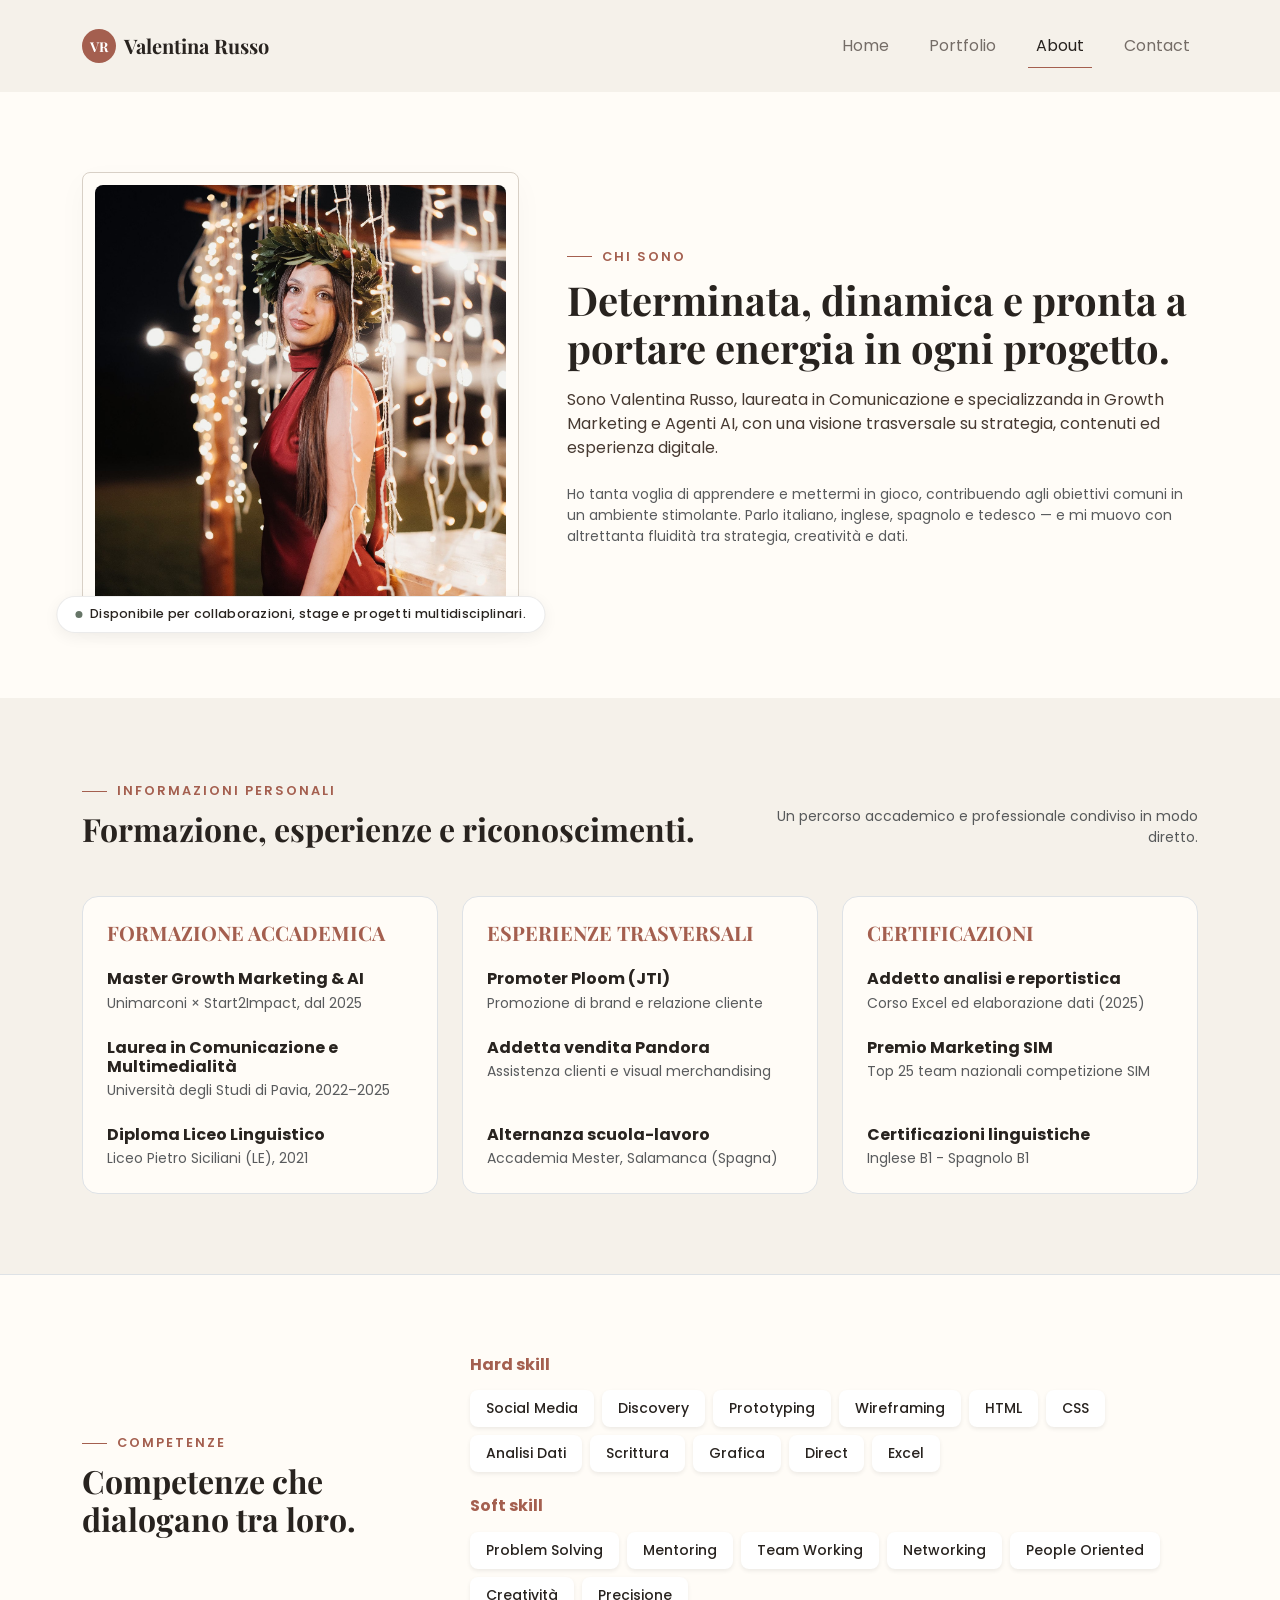
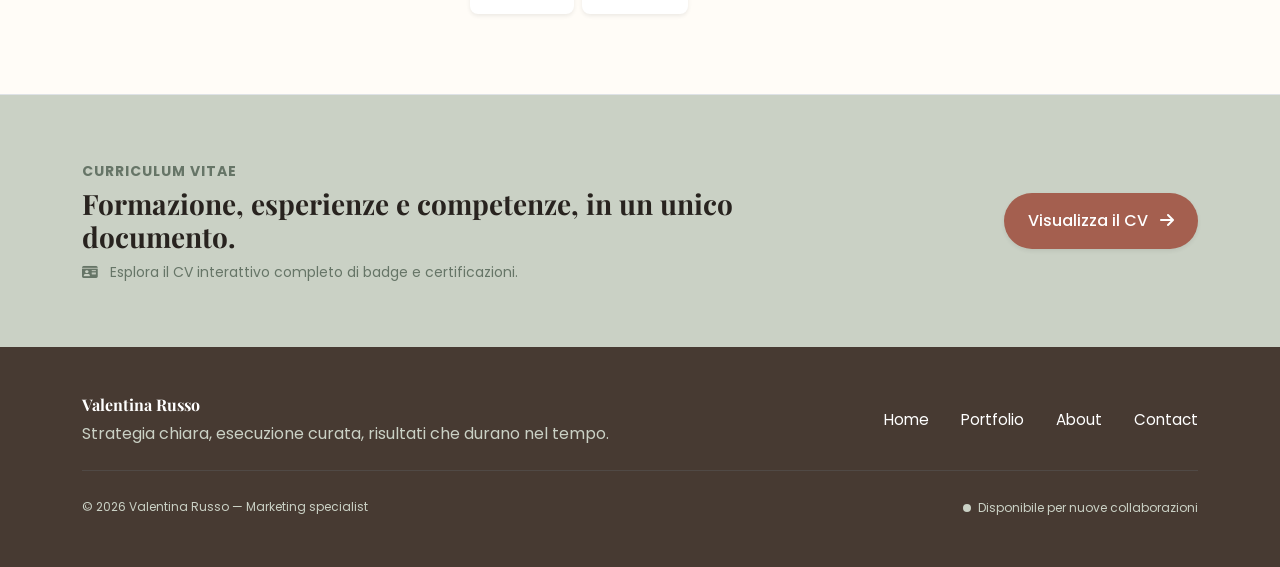
==== commit 111cf4aa: "Finalize Sass components, HTML alignment and portfolio updates" ====
--- a/about/index.html
+++ b/about/index.html
@@ -199,7 +199,7 @@
         <div class="container">
             <div class="row gy-4 align-items-center">
                 <div class="col-lg-6">
-                    <h5 class="font-serif fw-bold mb-2">Valentina Russo</h5>
+                    <h5 class="font-serif fw-bold mb-2 footer-brand-title">Valentina Russo</h5>
                     <p class="text-light-muted mb-0">Strategia chiara, esecuzione curata, risultati che durano nel tempo.</p>
                 </div>
                 <div class="col-lg-6 text-lg-end">
@@ -214,10 +214,10 @@
             <hr class="my-4 border-secondary">
             <div class="row align-items-center">
                 <div class="col-md-6 text-center text-md-start">
-                    <p class="small mb-0 text-light-muted">© 2026 Valentina Russo — Marketing specialist</p>
+                    <p class="mb-0 text-light-muted footer-meta-text">© 2026 Valentina Russo — Marketing specialist</p>
                 </div>
                 <div class="col-md-6 text-center text-md-end mt-2 mt-md-0">
-                    <span class="small text-light-muted"><span class="status-dot-green me-1"></span> Disponibile per nuove collaborazioni</span>
+                    <span class="text-light-muted footer-meta-text"><span class="status-dot-green me-1"></span> Disponibile per nuove collaborazioni</span>
                 </div>
             </div>
         </div>
--- a/assets/css/style.css
+++ b/assets/css/style.css
@@ -196,24 +196,42 @@
   color: white;
 }
 
-.service-btn {
-  border: 1px solid #7a5c4d !important;
-  color: #28231f !important;
-  background-color: #ffffff !important;
+.service-pills-group {
+  position: relative;
+}
+
+.service-radio {
+  position: absolute;
+  opacity: 0;
+  pointer-events: none;
+}
+.service-radio:checked + .service-pill {
+  background-color: #473a32;
+  color: #ffffff;
+  border-color: #473a32;
+  box-shadow: inset 0 2px 4px rgba(0, 0, 0, 0.2);
+  transform: translateY(1px);
+}
+
+.service-pill {
+  display: inline-block;
+  font-size: 0.875rem;
+  font-weight: 500;
+  padding: 0.5rem 1rem;
+  border-radius: 50rem;
+  border: 1px solid #7a5c4d;
+  color: #28231f;
+  background-color: #ffffff;
   transition: all 0.2s ease-in-out;
   cursor: pointer;
-}
-.service-btn:hover {
-  background-color: #e8d4cc !important;
-  color: #28231f !important;
+  -webkit-user-select: none;
+     -moz-user-select: none;
+          user-select: none;
+}
+.service-pill:hover {
+  background-color: #e8d4cc;
+  color: #28231f;
   transform: translateY(-1px);
-}
-.service-btn.is-selected {
-  background-color: #473a32 !important;
-  color: #ffffff !important;
-  border-color: #473a32 !important;
-  box-shadow: inset 0 2px 4px rgba(0, 0, 0, 0.2);
-  transform: translateY(1px);
 }
 
 .project-card {
